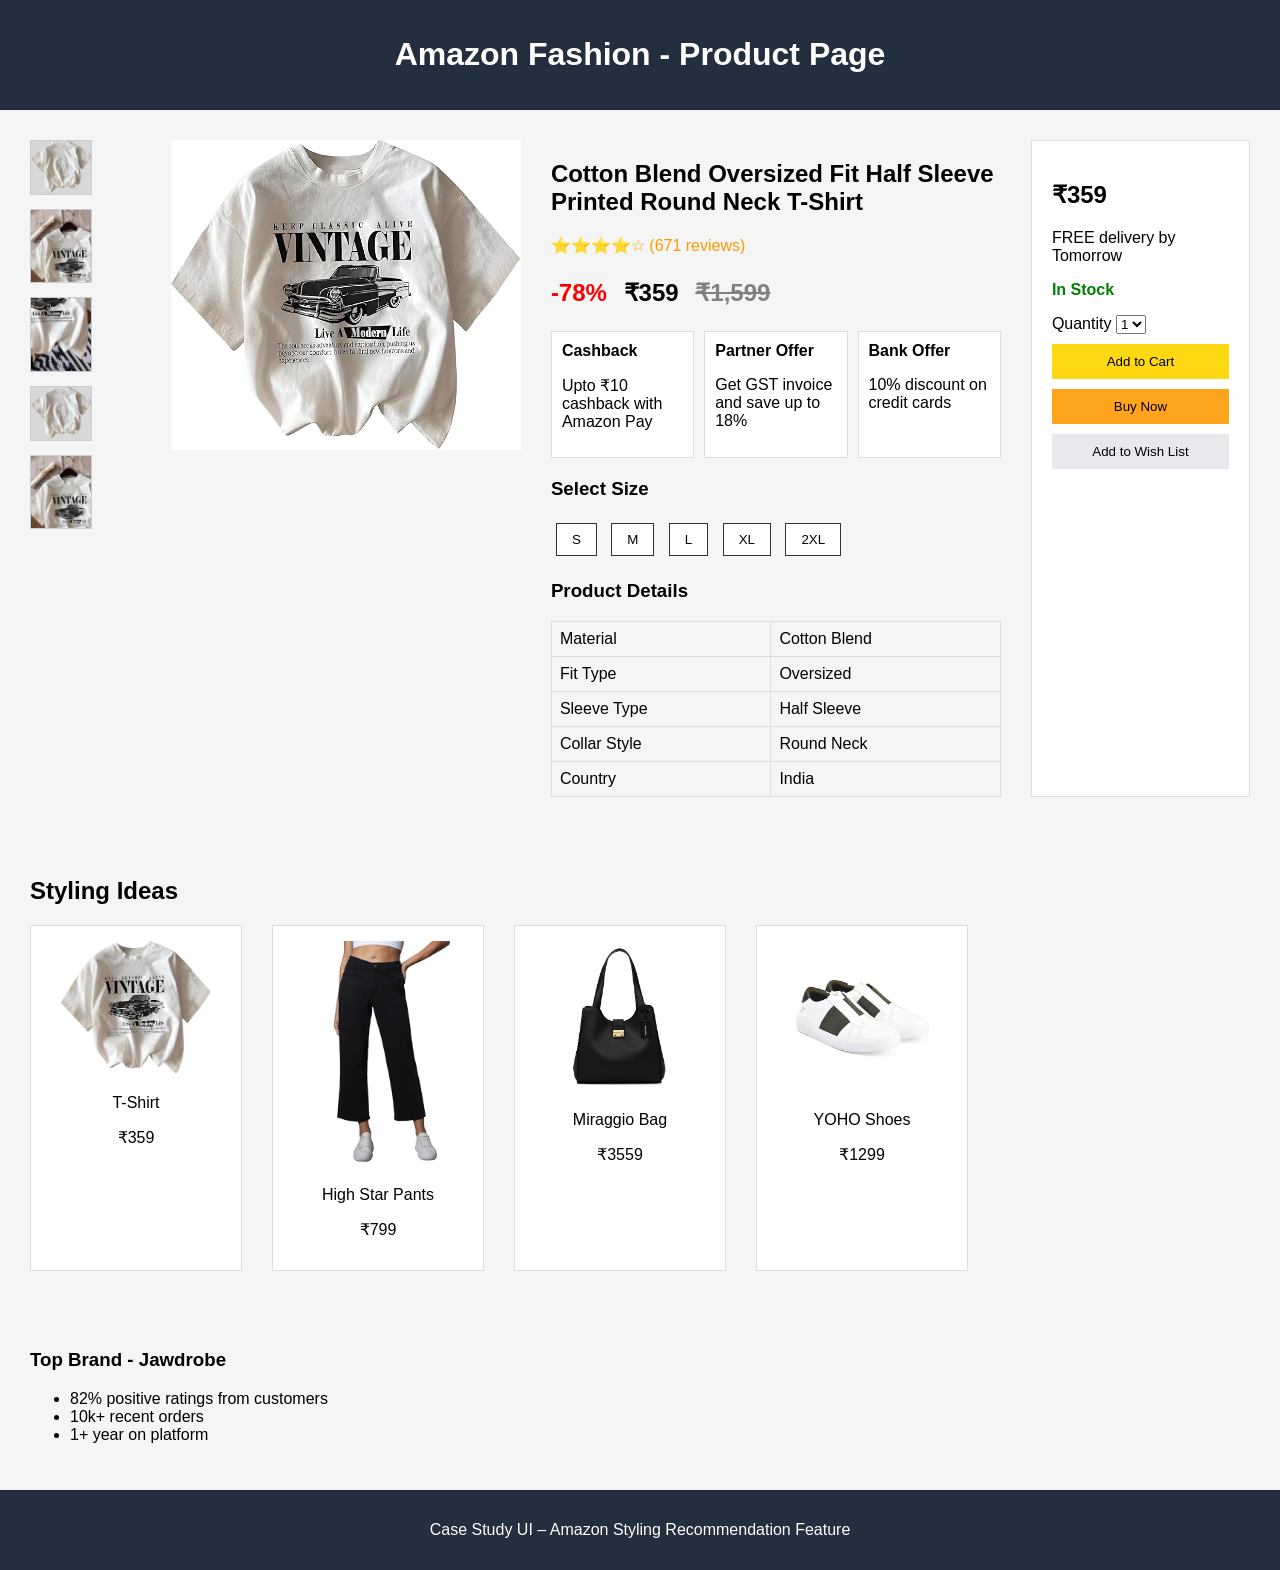
==== case_study/index.html @ a0718408 "Add files via upload" ====
<!DOCTYPE html>
<html lang="en">

<head>
    <meta charset="UTF-8">
    <title>Amazon Product UI - Case Study</title>
    <link rel="stylesheet" href="style.css">

    <style>
        .active-size {
            background: black;
            color: white;
        }
    </style>

</head>

<body>

<header>
    <h1>Amazon Fashion - Product Page</h1>
</header>

<div class="container">

    <!-- LEFT PRODUCT IMAGE SECTION -->

    <div class="product-images">

        <div class="thumbnail-column">
            <img src="images/thumb1.jpg" onclick="changeImage(this)">
            <img src="images/thumb2.jpg" onclick="changeImage(this)">
            <img src="images/thumb3.jpg" onclick="changeImage(this)">
            <img src="images/thumb1.jpg" onclick="changeImage(this)">
            <img src="images/thumb2.jpg" onclick="changeImage(this)">
        </div>

        <div class="main-image">
            <img id="mainImg" src="images/tshirt.jpg">
        </div>

    </div>


    <!-- PRODUCT DETAILS -->

    <div class="product-details">

        <h2>Cotton Blend Oversized Fit Half Sleeve Printed Round Neck T-Shirt</h2>

        <p class="rating">⭐⭐⭐⭐☆ (671 reviews)</p>

        <p class="price">
            <span class="discount">-78%</span>
            ₹359
            <span class="mrp">₹1,599</span>
        </p>

        <div class="offers">

            <div class="offer-card">
                <strong>Cashback</strong>
                <p>Upto ₹10 cashback with Amazon Pay</p>
            </div>

            <div class="offer-card">
                <strong>Partner Offer</strong>
                <p>Get GST invoice and save up to 18%</p>
            </div>

            <div class="offer-card">
                <strong>Bank Offer</strong>
                <p>10% discount on credit cards</p>
            </div>

        </div>


        <h3>Select Size</h3>

        <div class="sizes">
            <button onclick="selectSize(this)">S</button>
            <button onclick="selectSize(this)">M</button>
            <button onclick="selectSize(this)">L</button>
            <button onclick="selectSize(this)">XL</button>
            <button onclick="selectSize(this)">2XL</button>
        </div>


        <h3>Product Details</h3>

        <table>

            <tr>
                <td>Material</td>
                <td>Cotton Blend</td>
            </tr>

            <tr>
                <td>Fit Type</td>
                <td>Oversized</td>
            </tr>

            <tr>
                <td>Sleeve Type</td>
                <td>Half Sleeve</td>
            </tr>

            <tr>
                <td>Collar Style</td>
                <td>Round Neck</td>
            </tr>

            <tr>
                <td>Country</td>
                <td>India</td>
            </tr>

        </table>

    </div>



    <!-- BUY BOX -->

    <div class="buy-box">

        <h2>₹359</h2>

        <p>FREE delivery by Tomorrow</p>

        <p class="stock">In Stock</p>

        <label>Quantity</label>

        <select id="qty">
            <option>1</option>
            <option>2</option>
            <option>3</option>
        </select>

        <button class="cart" onclick="addToCart()">Add to Cart</button>

        <button class="buy" onclick="buyNow()">Buy Now</button>

        <button class="wishlist" onclick="addToWishlist()">Add to Wish List</button>

    </div>

</div>



<!-- STYLING IDEAS -->

<section class="styling">

    <h2>Styling Ideas</h2>

    <div class="style-row">

        <div class="style-card">
            <img src="images/tshirt.jpg">
            <p>T-Shirt</p>
            <p>₹359</p>
        </div>

        <div class="style-card">
            <img src="images/pant.jpg">
            <p>High Star Pants</p>
            <p>₹799</p>
        </div>

        <div class="style-card">
            <img src="images/bag.jpg">
            <p>Miraggio Bag</p>
            <p>₹3559</p>
        </div>

        <div class="style-card">
            <img src="images/shoes.jpg">
            <p>YOHO Shoes</p>
            <p>₹1299</p>
        </div>

    </div>

</section>



<!-- BRAND SECTION -->

<section class="brand">

    <h3>Top Brand - Jawdrobe</h3>

    <ul>
        <li>82% positive ratings from customers</li>
        <li>10k+ recent orders</li>
        <li>1+ year on platform</li>
    </ul>

</section>



<footer>
    <p>Case Study UI – Amazon Styling Recommendation Feature</p>
</footer>


<!-- JAVASCRIPT -->
<script>

    // Change main image when thumbnail clicked
    function changeImage(element) {
        document.getElementById("mainImg").src = element.src;
    }

    // Highlight selected size
    function selectSize(btn) {
        let sizes = document.querySelectorAll(".sizes button");
        sizes.forEach(b => b.classList.remove("active-size"));
        btn.classList.add("active-size");
    }

    // Add to cart
    function addToCart() {
        let qty = document.getElementById("qty").value;
        alert("Added " + qty + " item(s) to cart!");
    }

    // Buy now
    function buyNow() {
        alert("Proceeding to checkout...");
    }

    // Wishlist
    function addToWishlist() {
        alert("Added to wishlist ❤️");
    }

</script>

</body>
</html>
---- case_study/style.css ----
body{
font-family: Arial;
margin:0;
background:#f5f5f5;
}

header{
background:#232f3e;
color:white;
padding:15px;
text-align:center;
}

.container{
display:flex;
gap:30px;
padding:30px;
}

/* product images */

.product-images{
display:flex;
}

.thumbnail-column img{
width:60px;
margin-bottom:10px;
border:1px solid #ccc;
}

.main-image img{
width:350px;
margin-left:15px;
}

/* details */

.product-details{
width:450px;
}

.rating{
color:#ff9900;
}

.price{
font-size:24px;
font-weight:bold;
}

.discount{
color:red;
margin-right:10px;
}

.mrp{
text-decoration:line-through;
color:gray;
margin-left:10px;
}

.offers{
display:flex;
gap:10px;
margin:20px 0;
}

.offer-card{
border:1px solid #ddd;
padding:10px;
width:130px;
background:white;
}

.sizes button{
padding:8px 15px;
margin:5px;
border:1px solid #333;
background:white;
cursor:pointer;
}

table{
width:100%;
margin-top:15px;
border-collapse:collapse;
}

td{
border:1px solid #ddd;
padding:8px;
}

/* buy box */

.buy-box{
width:250px;
background:white;
border:1px solid #ddd;
padding:20px;
}

.stock{
color:green;
font-weight:bold;
}

.buy-box button{
width:100%;
padding:10px;
margin-top:10px;
border:none;
cursor:pointer;
}

.cart{
background:#ffd814;
}

.buy{
background:#ffa41c;
}

.wishlist{
background:#e7e9ec;
}

/* styling ideas */

.styling{
padding:30px;
}

.style-row{
display:flex;
gap:30px;
}

.style-card{
background:white;
padding:15px;
border:1px solid #ddd;
width:180px;
text-align:center;
}

.style-card img{
width:150px;
}

/* brand */

.brand{
padding:30px;
}

footer{
background:#232f3e;
color:white;
text-align:center;
padding:15px;
}
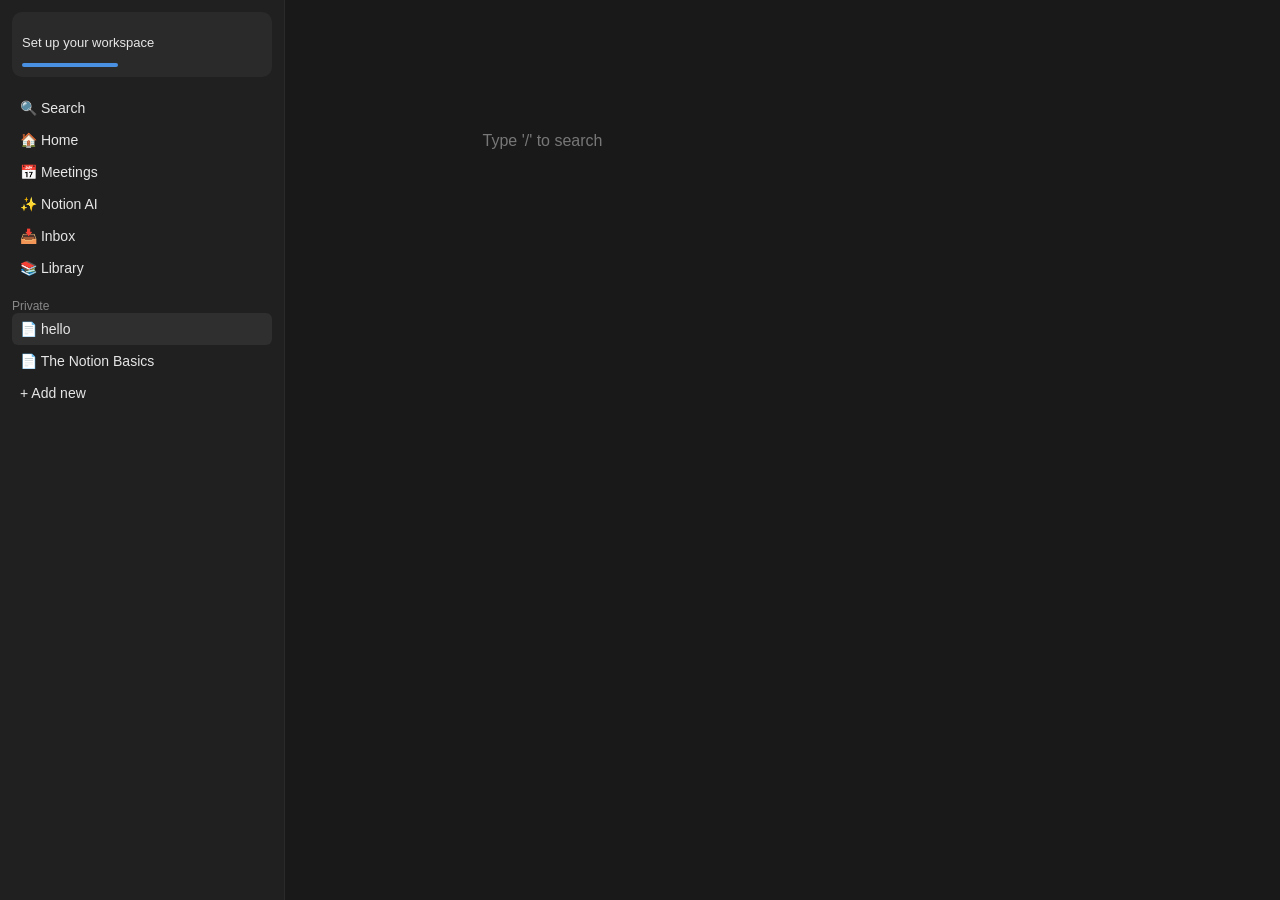
==== commit 888a1923: "Add files via upload" ====
--- a/case_study/index.html
+++ b/case_study/index.html
@@ -1,248 +1,64 @@
 <!DOCTYPE html>
-<html lang="en">
-
+<html>
 <head>
-    <meta charset="UTF-8">
-    <title>Amazon Product UI - Case Study</title>
-    <link rel="stylesheet" href="style.css">
-
-    <style>
-        .active-size {
-            background: black;
-            color: white;
-        }
-    </style>
-
+  <title>Notion Clone</title>
+  <link rel="stylesheet" href="style.css">
 </head>
-
 <body>
 
-<header>
-    <h1>Amazon Fashion - Product Page</h1>
-</header>
+<div class="app">
 
-<div class="container">
-
-    <!-- LEFT PRODUCT IMAGE SECTION -->
-
-    <div class="product-images">
-
-        <div class="thumbnail-column">
-            <img src="images/thumb1.jpg" onclick="changeImage(this)">
-            <img src="images/thumb2.jpg" onclick="changeImage(this)">
-            <img src="images/thumb3.jpg" onclick="changeImage(this)">
-            <img src="images/thumb1.jpg" onclick="changeImage(this)">
-            <img src="images/thumb2.jpg" onclick="changeImage(this)">
-        </div>
-
-        <div class="main-image">
-            <img id="mainImg" src="images/tshirt.jpg">
-        </div>
-
+  <!-- Sidebar -->
+  <div class="sidebar">
+    <div class="workspace-card">
+      <p>Set up your workspace</p>
+      <div class="progress"></div>
     </div>
 
-
-    <!-- PRODUCT DETAILS -->
-
-    <div class="product-details">
-
-        <h2>Cotton Blend Oversized Fit Half Sleeve Printed Round Neck T-Shirt</h2>
-
-        <p class="rating">⭐⭐⭐⭐☆ (671 reviews)</p>
-
-        <p class="price">
-            <span class="discount">-78%</span>
-            ₹359
-            <span class="mrp">₹1,599</span>
-        </p>
-
-        <div class="offers">
-
-            <div class="offer-card">
-                <strong>Cashback</strong>
-                <p>Upto ₹10 cashback with Amazon Pay</p>
-            </div>
-
-            <div class="offer-card">
-                <strong>Partner Offer</strong>
-                <p>Get GST invoice and save up to 18%</p>
-            </div>
-
-            <div class="offer-card">
-                <strong>Bank Offer</strong>
-                <p>10% discount on credit cards</p>
-            </div>
-
-        </div>
-
-
-        <h3>Select Size</h3>
-
-        <div class="sizes">
-            <button onclick="selectSize(this)">S</button>
-            <button onclick="selectSize(this)">M</button>
-            <button onclick="selectSize(this)">L</button>
-            <button onclick="selectSize(this)">XL</button>
-            <button onclick="selectSize(this)">2XL</button>
-        </div>
-
-
-        <h3>Product Details</h3>
-
-        <table>
-
-            <tr>
-                <td>Material</td>
-                <td>Cotton Blend</td>
-            </tr>
-
-            <tr>
-                <td>Fit Type</td>
-                <td>Oversized</td>
-            </tr>
-
-            <tr>
-                <td>Sleeve Type</td>
-                <td>Half Sleeve</td>
-            </tr>
-
-            <tr>
-                <td>Collar Style</td>
-                <td>Round Neck</td>
-            </tr>
-
-            <tr>
-                <td>Country</td>
-                <td>India</td>
-            </tr>
-
-        </table>
-
+    <div class="nav">
+      <div class="nav-item">🔍 Search</div>
+      <div class="nav-item">🏠 Home</div>
+      <div class="nav-item">📅 Meetings</div>
+      <div class="nav-item">✨ Notion AI</div>
+      <div class="nav-item">📥 Inbox</div>
+      <div class="nav-item">📚 Library</div>
     </div>
 
+    <div class="section">Private</div>
+    <div class="page active">📄 hello</div>
+    <div class="page">📄 The Notion Basics</div>
+    <div class="page">+ Add new</div>
+  </div>
 
-
-    <!-- BUY BOX -->
-
-    <div class="buy-box">
-
-        <h2>₹359</h2>
-
-        <p>FREE delivery by Tomorrow</p>
-
-        <p class="stock">In Stock</p>
-
-        <label>Quantity</label>
-
-        <select id="qty">
-            <option>1</option>
-            <option>2</option>
-            <option>3</option>
-        </select>
-
-        <button class="cart" onclick="addToCart()">Add to Cart</button>
-
-        <button class="buy" onclick="buyNow()">Buy Now</button>
-
-        <button class="wishlist" onclick="addToWishlist()">Add to Wish List</button>
-
-    </div>
+  <!-- Main -->
+  <div class="main">
+    <h1 class="title"></h1>
+    <div id="editor" contenteditable="true"></div>
+  </div>
 
 </div>
 
+<!-- Slash Menu -->
+<div id="menu" class="hidden">
 
+  <div class="menu-title">Basic blocks</div>
+  <div class="item" data-type="text">📝 Text</div>
+  <div class="item" data-type="h1">🔠 Heading 1</div>
+  <div class="item" data-type="h2">🔡 Heading 2</div>
+  <div class="item" data-type="h3">🔤 Heading 3</div>
 
-<!-- STYLING IDEAS -->
+  <div class="menu-title">Lists</div>
+  <div class="item" data-type="bullet">• Bulleted list</div>
+  <div class="item" data-type="numbered">1. Numbered list</div>
+  <div class="item" data-type="todo">☑ To-do list</div>
 
-<section class="styling">
+  <div class="menu-title">Media</div>
+  <div class="item" data-type="image">🖼 Image</div>
+  <div class="item" data-type="quote">❝ Quote</div>
+  <div class="item" data-type="code">💻 Code</div>
 
-    <h2>Styling Ideas</h2>
+</div>
 
-    <div class="style-row">
-
-        <div class="style-card">
-            <img src="images/tshirt.jpg">
-            <p>T-Shirt</p>
-            <p>₹359</p>
-        </div>
-
-        <div class="style-card">
-            <img src="images/pant.jpg">
-            <p>High Star Pants</p>
-            <p>₹799</p>
-        </div>
-
-        <div class="style-card">
-            <img src="images/bag.jpg">
-            <p>Miraggio Bag</p>
-            <p>₹3559</p>
-        </div>
-
-        <div class="style-card">
-            <img src="images/shoes.jpg">
-            <p>YOHO Shoes</p>
-            <p>₹1299</p>
-        </div>
-
-    </div>
-
-</section>
-
-
-
-<!-- BRAND SECTION -->
-
-<section class="brand">
-
-    <h3>Top Brand - Jawdrobe</h3>
-
-    <ul>
-        <li>82% positive ratings from customers</li>
-        <li>10k+ recent orders</li>
-        <li>1+ year on platform</li>
-    </ul>
-
-</section>
-
-
-
-<footer>
-    <p>Case Study UI – Amazon Styling Recommendation Feature</p>
-</footer>
-
-
-<!-- JAVASCRIPT -->
-<script>
-
-    // Change main image when thumbnail clicked
-    function changeImage(element) {
-        document.getElementById("mainImg").src = element.src;
-    }
-
-    // Highlight selected size
-    function selectSize(btn) {
-        let sizes = document.querySelectorAll(".sizes button");
-        sizes.forEach(b => b.classList.remove("active-size"));
-        btn.classList.add("active-size");
-    }
-
-    // Add to cart
-    function addToCart() {
-        let qty = document.getElementById("qty").value;
-        alert("Added " + qty + " item(s) to cart!");
-    }
-
-    // Buy now
-    function buyNow() {
-        alert("Proceeding to checkout...");
-    }
-
-    // Wishlist
-    function addToWishlist() {
-        alert("Added to wishlist ❤️");
-    }
-
-</script>
-
+<script src="script.js"></script>
 </body>
 </html>
--- a/case_study/style.css
+++ b/case_study/style.css
@@ -1,163 +1,114 @@
-body{
-font-family: Arial;
-margin:0;
-background:#f5f5f5;
+body {
+  margin: 0;
+  font-family: -apple-system, BlinkMacSystemFont, sans-serif;
+  background: #191919;
+  color: #e6e6e6;
 }
 
-header{
-background:#232f3e;
-color:white;
-padding:15px;
-text-align:center;
+.app {
+  display: flex;
+  height: 100vh;
 }
 
-.container{
-display:flex;
-gap:30px;
-padding:30px;
+/* SIDEBAR */
+.sidebar {
+  width: 260px;
+  background: #202020;
+  padding: 12px;
+  border-right: 1px solid #2a2a2a;
 }
 
-/* product images */
-
-.product-images{
-display:flex;
+.workspace-card {
+  background: #2a2a2a;
+  padding: 10px;
+  border-radius: 10px;
+  margin-bottom: 15px;
+  font-size: 13px;
 }
 
-.thumbnail-column img{
-width:60px;
-margin-bottom:10px;
-border:1px solid #ccc;
+.progress {
+  height: 4px;
+  background: #4a90e2;
+  margin-top: 6px;
+  border-radius: 4px;
+  width: 40%;
 }
 
-.main-image img{
-width:350px;
-margin-left:15px;
+.nav-item, .page {
+  padding: 8px;
+  border-radius: 6px;
+  font-size: 14px;
+  cursor: pointer;
 }
 
-/* details */
-
-.product-details{
-width:450px;
+.nav-item:hover, .page:hover {
+  background: #2a2a2a;
 }
 
-.rating{
-color:#ff9900;
+.section {
+  margin-top: 15px;
+  font-size: 12px;
+  color: #888;
 }
 
-.price{
-font-size:24px;
-font-weight:bold;
+.active {
+  background: #2f2f2f;
 }
 
-.discount{
-color:red;
-margin-right:10px;
+/* MAIN */
+.main {
+  flex: 1;
+  display: flex;
+  flex-direction: column;
+  align-items: center;
 }
 
-.mrp{
-text-decoration:line-through;
-color:gray;
-margin-left:10px;
+.title {
+  margin-top: 80px;
+  font-size: 42px;
+  font-weight: 700;
 }
 
-.offers{
-display:flex;
-gap:10px;
-margin:20px 0;
+#editor {
+  width: 600px;
+  margin-top: 20px;
+  font-size: 16px;
+  outline: none;
+  line-height: 1.6;
 }
 
-.offer-card{
-border:1px solid #ddd;
-padding:10px;
-width:130px;
-background:white;
+#editor:empty:before {
+  content: "Type '/' to search";
+  color: #777;
 }
 
-.sizes button{
-padding:8px 15px;
-margin:5px;
-border:1px solid #333;
-background:white;
-cursor:pointer;
+/* SLASH MENU */
+#menu {
+  position: absolute;
+  background: #2a2a2a;
+  border-radius: 10px;
+  width: 240px;
+  padding: 8px;
+  box-shadow: 0 10px 30px rgba(0,0,0,0.6);
 }
 
-table{
-width:100%;
-margin-top:15px;
-border-collapse:collapse;
+.menu-title {
+  font-size: 12px;
+  color: #aaa;
+  margin: 8px 0 4px;
+  padding-left: 4px;
 }
 
-td{
-border:1px solid #ddd;
-padding:8px;
+.item {
+  padding: 8px;
+  border-radius: 6px;
+  cursor: pointer;
 }
 
-/* buy box */
-
-.buy-box{
-width:250px;
-background:white;
-border:1px solid #ddd;
-padding:20px;
+.item:hover {
+  background: #3a3a3a;
 }
 
-.stock{
-color:green;
-font-weight:bold;
-}
-
-.buy-box button{
-width:100%;
-padding:10px;
-margin-top:10px;
-border:none;
-cursor:pointer;
-}
-
-.cart{
-background:#ffd814;
-}
-
-.buy{
-background:#ffa41c;
-}
-
-.wishlist{
-background:#e7e9ec;
-}
-
-/* styling ideas */
-
-.styling{
-padding:30px;
-}
-
-.style-row{
-display:flex;
-gap:30px;
-}
-
-.style-card{
-background:white;
-padding:15px;
-border:1px solid #ddd;
-width:180px;
-text-align:center;
-}
-
-.style-card img{
-width:150px;
-}
-
-/* brand */
-
-.brand{
-padding:30px;
-}
-
-footer{
-background:#232f3e;
-color:white;
-text-align:center;
-padding:15px;
+.hidden {
+  display: none;
 }
